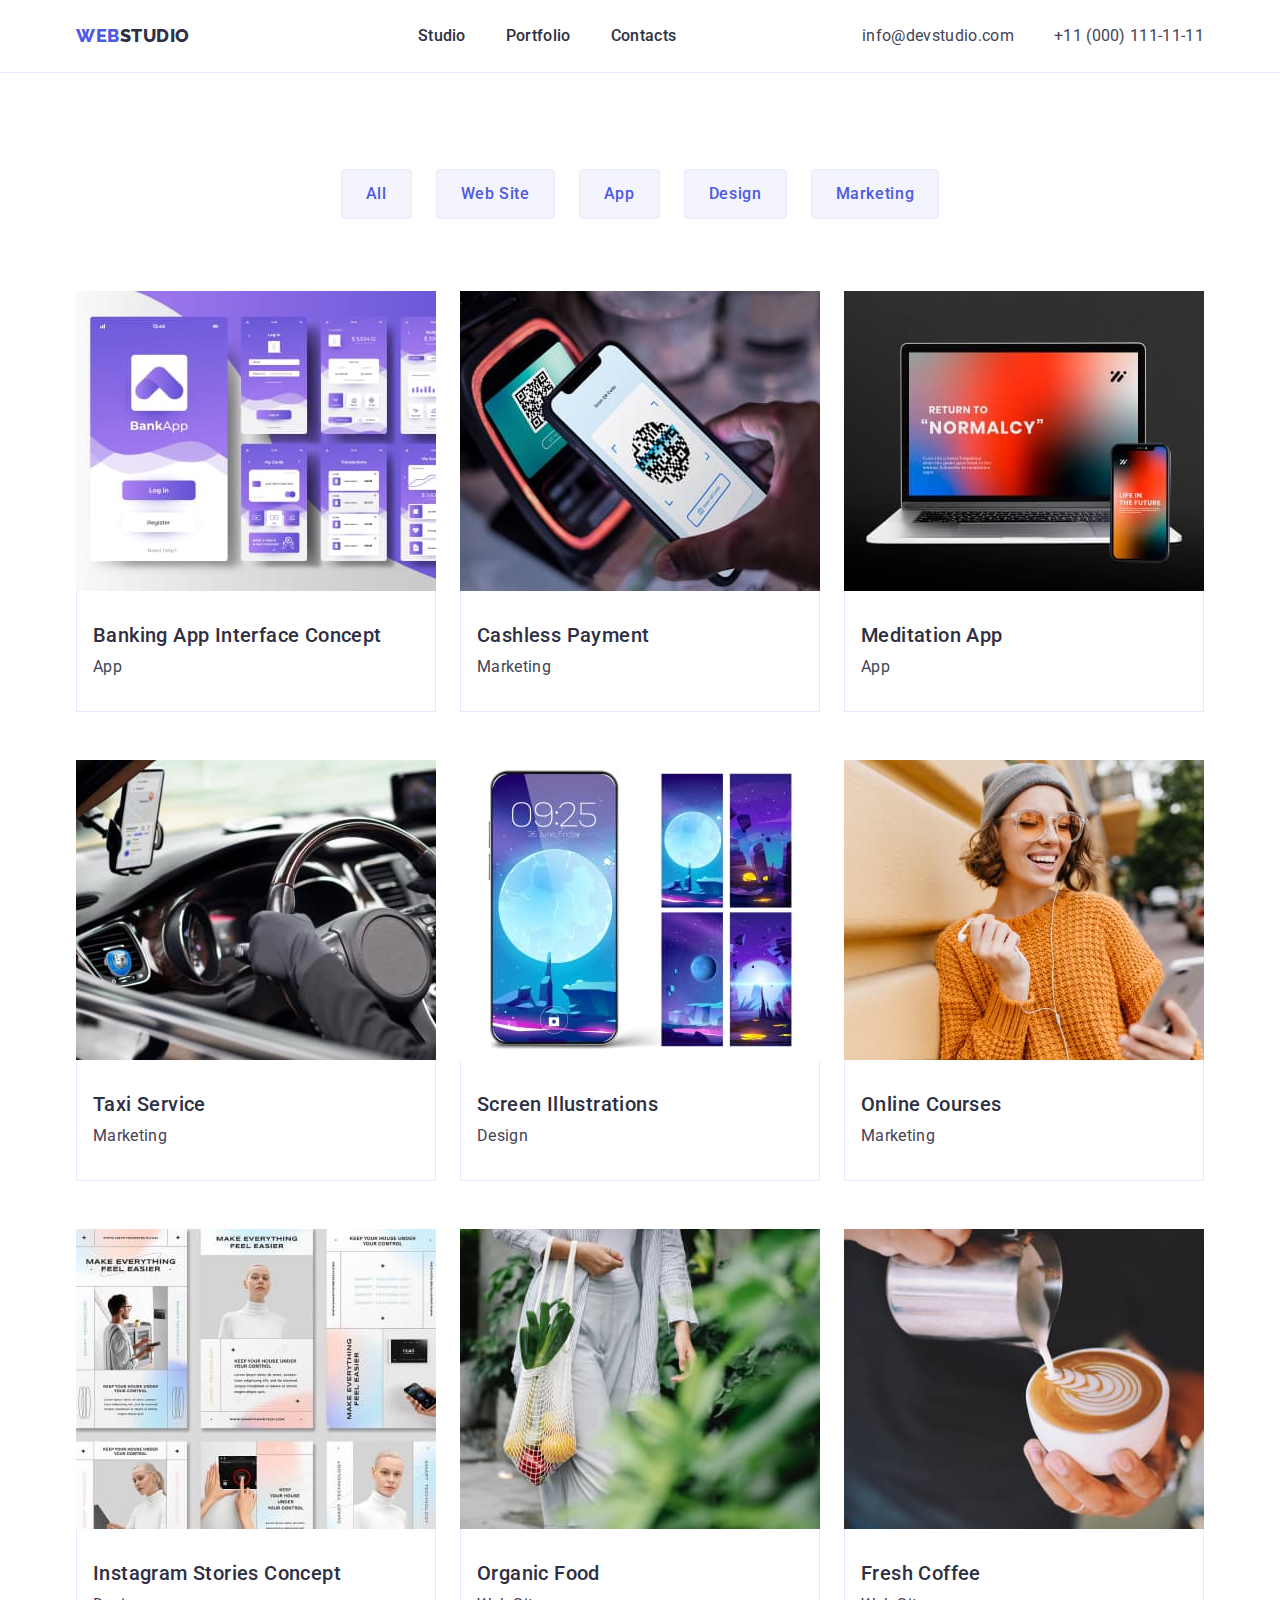
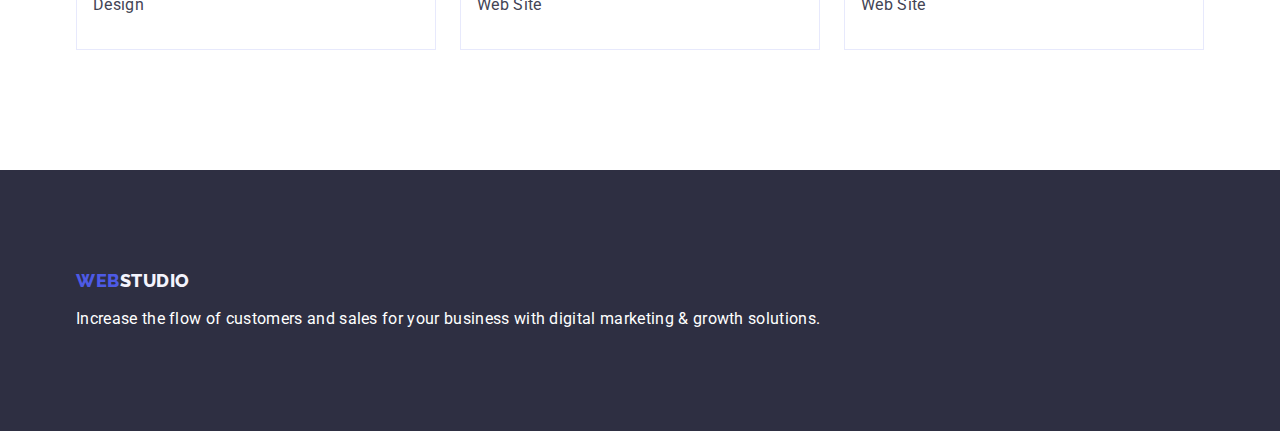
==== portfolio.html @ fee7db14 "Initial commit" ====
<!DOCTYPE html>
<html lang="en">
  <head>
    <meta charset="UTF-8" />
    <meta http-equiv="X-UA-Compatible" content="IE=edge" />
    <meta name="viewport" content="width=device-width, initial-scale=1.0" />
    <title>Web Studio</title>
    <link rel="preconnect" href="https://fonts.googleapis.com" />
    <link rel="preconnect" href="https://fonts.gstatic.com" crossorigin />
    <link
      href="https://fonts.googleapis.com/css2?family=Raleway:wght@800&family=Roboto:wght@400;500;700&display=swap"
      rel="stylesheet"
    />
    <link
      rel="stylesheet"
      href="https://cdnjs.cloudflare.com/ajax/libs/modern-normalize/1.1.0/modern-normalize.min.css"
    />
    <link rel="stylesheet" href="./css/style.css" />
  </head>
  <body>
    <header class="page-header">
      <div class="container page-header-container">
        <!-- Logo -->
        <nav class="site-nav">
          <a href="./index.html" class="logo link"
            >Web<span class="span-logo link">Studio</span></a
          >

          <!-- Navigations -->
          <ul class="menu-list list">
            <li>
              <a href="./index.html" class="site-nav-list link">Studio</a>
            </li>
            <li>
              <a href="./portfolio.html" class="site-nav-list link"
                >Portfolio</a
              >
            </li>
            <li><a href="" class="site-nav-list link">Contacts</a></li>
          </ul>
        </nav>

        <!-- Contacts -->
        <address class="contacts-adress">
          <ul class="list page-header-container">
            <li>
              <a href="mailto:info@devstudio.com" class="contacts-list link"
                >info@devstudio.com</a
              >
            </li>
            <li>
              <a href="tel:+110001111111" class="contacts-list link"
                >+11 (000) 111-11-11</a
              >
            </li>
          </ul>
        </address>
      </div>
    </header>

    <!-- Main -->
    <main>
      <section class="portfolio-section">
        <div class="container">
          <h1 hidden>Portfolio</h1>
          <ul class="list btn-scnd">
            <li>
              <button type="button" class="button-secondary">All</button>
            </li>
            <li>
              <button type="button" class="button-secondary">Web Site</button>
            </li>
            <li>
              <button type="button" class="button-secondary">App</button>
            </li>
            <li>
              <button type="button" class="button-secondary">Design</button>
            </li>
            <li>
              <button type="button" class="button-secondary">Marketing</button>
            </li>
          </ul>

          <ul class="list portfolio-list">
            <li class="portfolio-list-item">
              <a href="" class="link">
                <img
                  class="list-img"
                  src="./images/portfolio/app.jpg"
                  alt="app"
                  width="360"
                  height="300"
                />
                <div class="employees-list-text-content">
                  <h2 class="title list-name">Banking App Interface Concept</h2>
                  <p class="text">App</p>
                </div>
              </a>
            </li>
            <li class="portfolio-list-item">
              <a href="" class="link">
                <img
                  class="list-img"
                  src="./images/portfolio/payment.jpg"
                  alt="payment"
                  width="360"
                  height="300"
                />
                <div class="employees-list-text-content">
                  <h2 class="title list-name">Cashless Payment</h2>
                  <p class="text">Marketing</p>
                </div>
              </a>
            </li>
            <li class="portfolio-list-item">
              <a href="" class="link">
                <img
                  class="list-img"
                  src="./images/portfolio/laptop.jpg"
                  alt="laptop"
                  width="360"
                  height="300"
                />
                <div class="employees-list-text-content">
                  <h2 class="title list-name">Meditation App</h2>
                  <p class="text">App</p>
                </div>
              </a>
            </li>
            <li class="portfolio-list-item">
              <a href="" class="link">
                <img
                  class="list-img"
                  src="./images/portfolio/car.jpg"
                  alt="car"
                  width="360"
                  height="300"
                />
                <div class="employees-list-text-content">
                  <h2 class="title list-name">Taxi Service</h2>
                  <p class="text">Marketing</p>
                </div>
              </a>
            </li>
            <li class="portfolio-list-item">
              <a href="" class="link">
                <img
                  class="list-img"
                  src="./images/portfolio/display.jpg"
                  alt="display"
                  width="360"
                  height="300"
                />
                <div class="employees-list-text-content">
                  <h2 class="title list-name">Screen Illustrations</h2>
                  <p class="text">Design</p>
                </div>
              </a>
            </li>
            <li class="portfolio-list-item">
              <a href="" class="link">
                <img
                  class="list-img"
                  src="./images/portfolio/girl.jpg"
                  alt="girl"
                  width="360"
                  height="300"
                />
                <div class="employees-list-text-content">
                  <h2 class="title list-name">Online Courses</h2>
                  <p class="text">Marketing</p>
                </div>
              </a>
            </li>
            <li class="portfolio-list-item">
              <a href="" class="link">
                <img
                  class="list-img"
                  src="./images/portfolio/stories.jpg"
                  alt="stories"
                  width="360"
                  height="300"
                />
                <div class="employees-list-text-content">
                  <h2 class="title list-name">Instagram Stories Concept</h2>
                  <p class="text">Design</p>
                </div>
              </a>
            </li>
            <li class="portfolio-list-item">
              <a href="" class="link">
                <img
                  class="list-img"
                  src="./images/portfolio/food.jpg"
                  alt="food"
                  width="360"
                  height="300"
                />
                <div class="employees-list-text-content">
                  <h2 class="title list-name">Organic Food</h2>
                  <p class="text">Web Site</p>
                </div>
              </a>
            </li>
            <li class="portfolio-list-item">
              <a href="" class="link">
                <img
                  class="list-img"
                  src="./images/portfolio/coffee.jpg"
                  alt="coffee"
                  width="360"
                  height="300"
                />
                <div class="employees-list-text-content">
                  <h2 class="title list-name">Fresh Coffee</h2>
                  <p class="text">Web Site</p>
                </div>
              </a>
            </li>
          </ul>
        </div>
      </section>
    </main>
    <footer class="footer">
      <div class="container">
        <a href="./index.html" class="logo link footer-link"
          >Web<span class="span-logo-footer">Studio</span></a
        >
        <p class="text-footer">
          Increase the flow of customers and sales for your business with
          digital marketing & growth solutions.
        </p>
      </div>
    </footer>
  </body>
</html>
---- css/style.css ----
:root {
  --main-font-family: "Roboto", sans-serif;
  --secondary-font-family: "Raleway", sans-serif;
  --primary-text-color: #2e2f42;
  --title-text-color: #434455;
  --primary-bg-color: #ffffff;
  --secondary-bg-color: #f4f4fd;
  --accent-color: #4d5ae5;
  --btn-hover-color: #404bbf;
  --border-color: #e7e9fc;
}

.list {
  list-style: none;
}

.link,
.contacts-link,
.logo .span-logo {
  text-decoration: none;
}

h1,
h2,
h3,
h4,
p {
  margin-top: 0;
  margin-bottom: 0;
}

ul,
ol {
  margin-top: 0;
  margin-bottom: 0;
  padding-left: 0;
}

.button,
.button-secondary {
  cursor: pointer;
}

img {
  display: block;
}

body {
  font-family: var(--main-font-family);
  color: var(--title-text-color);
  background-color: var(--primary-bg-color);
}

.container {
  width: 1158px;
  margin-left: auto;
  margin-right: auto;
  padding-left: 15px;
  padding-right: 15px;
}

.section {
  padding-top: 120px;
  padding-bottom: 120px;
}

.list-name {
  margin-bottom: 8px;
}

/* Components */
.modal-open-btn {
  font-family: inherit;
  cursor: pointer;
}

.modal-open-btn {
  display: block;
  min-width: 169px;
  height: 56px;
  border: none;
  box-shadow: 0px 4px 4px rgba(0, 0, 0, 0.15);
  border-radius: 4px;
  font-family: var(--main-font-family);
  font-weight: 500;
  font-size: 16px;
  line-height: 1.5;
  letter-spacing: 0.04em;
  margin-top: 48px;
  margin-left: auto;
  margin-right: auto;
  color: var(--primary-bg-color);
  background-color: var(--accent-color);
}

.modal-open-btn:hover,
.modal-open-btn:focus {
  background-color: var(--btn-hover-color);
}

.logo {
  margin-right: 76px;
  font-family: var(--secondary-font-family);
  font-weight: 800;
  font-size: 18px;
  line-height: 1.17;
  letter-spacing: 0.03em;
  text-transform: uppercase;
  color: var(--accent-color);
}

.span-logo {
  margin-right: 76px;
  font-family: var(--secondary-font-family);
  font-weight: 800;
  font-size: 18px;
  line-height: 1.17;
  letter-spacing: 0.03em;
  color: var(--primary-text-color);
}
.site-nav {
  display: flex;
  align-items: center;
  column-gap: 76px;
}

.menu-list {
  display: flex;
  gap: 40px;
}
.site-nav-list {
  padding: 24px 0px;
  font-family: var(--main-font-family);
  font-style: normal;
  font-weight: 500;
  font-size: 16px;
  line-height: 1.5;
  letter-spacing: 0.02em;
  color: var(--primary-text-color);
}

.site-nav-list:hover,
.site-nav-list:focus {
  color: var(--btn-hover-color);
}

/* Header/contacts */
.page-header {
  display: flex;
  align-items: center;
  padding-top: 24px;
  padding-bottom: 24px;
  border-bottom: 1px solid var(--border-color);
}

.page-header-container {
  display: flex;
  align-items: center;
  gap: 40px;
}

.contacts-list {
  font-family: var(--main-font-family);
  font-style: normal;
  font-size: 16px;
  line-height: 1.5;
  letter-spacing: 0.02em;
  color: var(--title-text-color);
}

.contacts-adress {
  font-style: normal;
  margin-left: auto;
}

.contacts-list:hover,
.contacts-list:focus {
  color: var(--btn-hover-color);
}

/* Hero section(1) */
.hero {
  padding: 188px 0px;
  background-color: var(--primary-text-color);
}

.hero-title {
  font-family: var(--main-font-family);
  font-size: 56px;
  line-height: 1.07;
  text-align: center;
  margin: auto;
  letter-spacing: 0.02em;
  color: var(--primary-bg-color);
  max-width: 496px;
}

/* About us section(2) */
.section-about {
  display: flex;
  gap: 24px;
}

.section-about-item {
  flex-basis: calc((100% - 72px) / 4);
}

.title {
  font-family: var(--main-font-family);
  font-weight: 500;
  font-size: 20px;
  line-height: 1.2;
  letter-spacing: 0.02em;
  color: var(--primary-text-color);
}

.text {
  font-family: var(--main-font-family);
  font-size: 16px;
  line-height: 1.5;
  letter-spacing: 0.02em;
  color: var(--title-text-color);
}

/* What are we doing section/Work(3) */
.work-list {
  display: flex;
  gap: 24px;
}

.work-list-item {
  flex-basis: calc((100% - 48px) / 3);
}
.section-title {
  margin-bottom: 72px;
  font-family: var(--main-font-family);
  font-size: 36px;
  line-height: 1.11;
  text-align: center;
  letter-spacing: 0.02em;
  text-transform: capitalize;
  color: var(--primary-text-color);
}

/* Our team section(4) */

.employees-list {
  display: flex;
  gap: 24px;
}

.employees-title {
  font-family: var(--main-font-family);
  font-weight: 500;
  font-size: 20px;
  line-height: 1.2;
  text-align: center;
  letter-spacing: 0.02em;
  color: var(--primary-text-color);
}

.employees-text {
  font-family: var(--main-font-family);
  font-size: 16px;
  line-height: 1.5;
  text-align: center;
  letter-spacing: 0.02em;
  color: var(--title-text-color);
}
.employees-list-content {
  padding: 32px 16px;
}

.section-employees {
  background-color: var(--secondary-bg-color);
}

.our-team {
  flex-basis: calc((100% - 72px) / 4);
  box-shadow: 0px 1px 6px rgba(46, 47, 66, 0.08),
    0px 1px 1px rgba(46, 47, 66, 0.16), 0px 2px 1px rgba(46, 47, 66, 0.08);
  border-radius: 0px 0px 4px 4px;
  background-color: var(--primary-bg-color);
}

/* Footer */
.footer {
  padding: 100px 0px;
  background-color: var(--primary-text-color);
}

.footer-link {
  display: inline-block;
  margin-bottom: 16px;
}
.span-logo-footer {
  color: var(--secondary-bg-color);
}

.text-footer {
  font-family: var(--main-font-family);
  font-size: 16px;
  line-height: 1.5;
  letter-spacing: 0.02em;
  color: var(--primary-bg-color);
}

/* Portfolio */
.portfolio-section {
  padding: 96px 0 120px;
}
.portfolio-list {
  display: flex;
  column-gap: 24px;
  row-gap: 48px;
  flex-wrap: wrap;
}

.employees-list-text-content {
  padding: 32px 16px;
  border: 1px solid var(--border-color);
  border-top: none;
}
.portfolio-list-item {
  flex-basis: calc((100% - 192px) / 9);
}

.button-secondary {
  font-family: var(--main-font-family);
  font-weight: 500;
  font-size: 16px;
  line-height: 1.5;
  letter-spacing: 0.04em;
  color: var(--accent-color);
}

.btn-scnd {
  display: flex;
  gap: 24px;
  justify-content: center;
  align-items: center;
  margin-bottom: 72px;
}

.button-secondary {
  padding: 12px 24px;
  border: 1px solid var(--border-color);
  border-radius: 4px;
  background-color: var(--secondary-bg-color);
}

.button-secondary:hover,
.button-secondary:focus {
  color: var(--primary-bg-color);
}

.button-secondary:hover,
.button-secondary:focus {
  background-color: var(--btn-hover-color);
}

.button-secondary:hover,
.button-secondary:focus {
  border: 1px solid transparent;
}
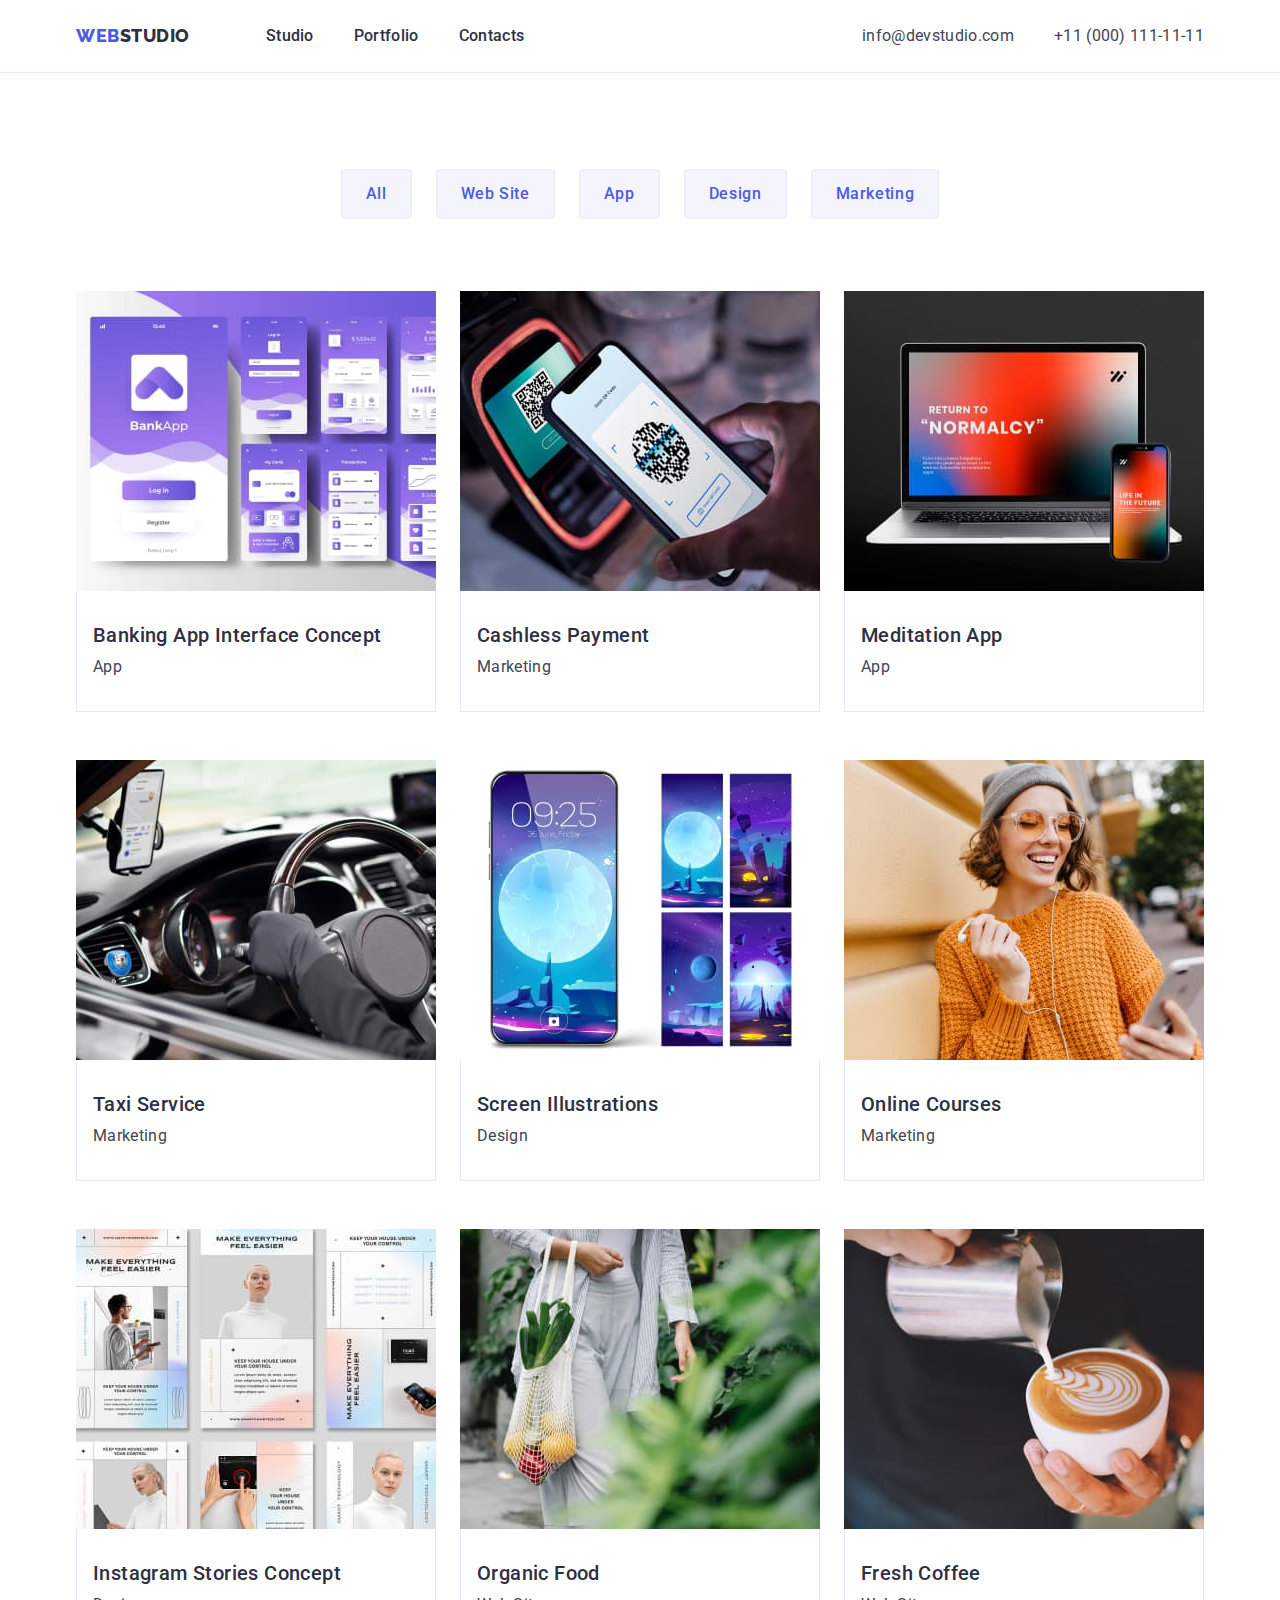
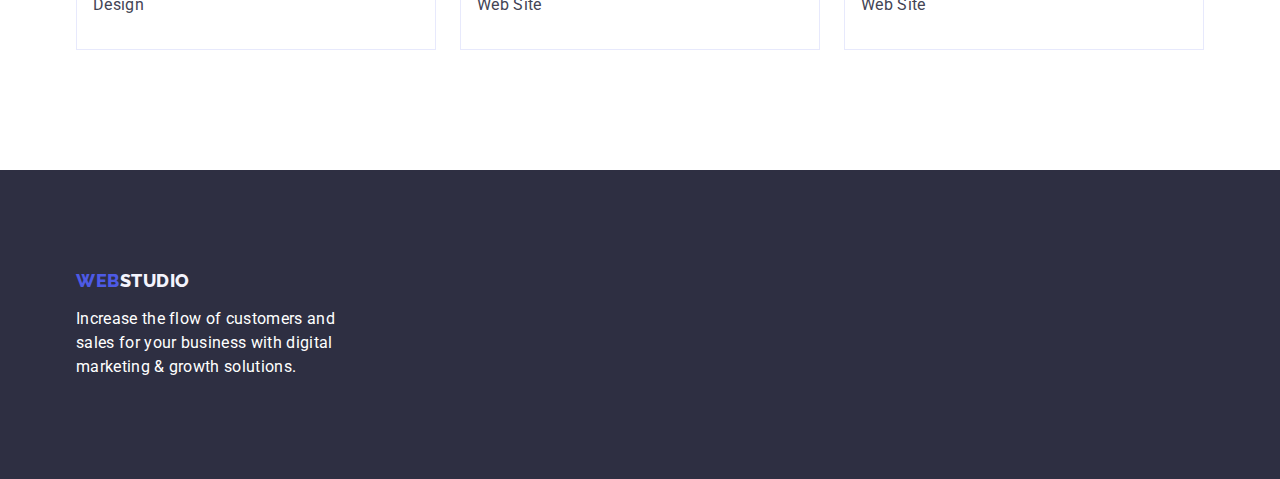
==== commit fcd83a4b: "change" ====
--- a/portfolio.html
+++ b/portfolio.html
@@ -92,7 +92,7 @@
                   height="300"
                 />
                 <div class="employees-list-text-content">
-                  <h2 class="title list-name">Banking App Interface Concept</h2>
+                  <h2 class="portfolio-title">Banking App Interface Concept</h2>
                   <p class="text">App</p>
                 </div>
               </a>
@@ -107,7 +107,7 @@
                   height="300"
                 />
                 <div class="employees-list-text-content">
-                  <h2 class="title list-name">Cashless Payment</h2>
+                  <h2 class="portfolio-title">Cashless Payment</h2>
                   <p class="text">Marketing</p>
                 </div>
               </a>
@@ -122,7 +122,7 @@
                   height="300"
                 />
                 <div class="employees-list-text-content">
-                  <h2 class="title list-name">Meditation App</h2>
+                  <h2 class="portfolio-title">Meditation App</h2>
                   <p class="text">App</p>
                 </div>
               </a>
@@ -137,7 +137,7 @@
                   height="300"
                 />
                 <div class="employees-list-text-content">
-                  <h2 class="title list-name">Taxi Service</h2>
+                  <h2 class="portfolio-title">Taxi Service</h2>
                   <p class="text">Marketing</p>
                 </div>
               </a>
@@ -152,7 +152,7 @@
                   height="300"
                 />
                 <div class="employees-list-text-content">
-                  <h2 class="title list-name">Screen Illustrations</h2>
+                  <h2 class="portfolio-title">Screen Illustrations</h2>
                   <p class="text">Design</p>
                 </div>
               </a>
@@ -167,7 +167,7 @@
                   height="300"
                 />
                 <div class="employees-list-text-content">
-                  <h2 class="title list-name">Online Courses</h2>
+                  <h2 class="portfolio-title">Online Courses</h2>
                   <p class="text">Marketing</p>
                 </div>
               </a>
@@ -182,7 +182,7 @@
                   height="300"
                 />
                 <div class="employees-list-text-content">
-                  <h2 class="title list-name">Instagram Stories Concept</h2>
+                  <h2 class="portfolio-title">Instagram Stories Concept</h2>
                   <p class="text">Design</p>
                 </div>
               </a>
@@ -197,7 +197,7 @@
                   height="300"
                 />
                 <div class="employees-list-text-content">
-                  <h2 class="title list-name">Organic Food</h2>
+                  <h2 class="portfolio-title">Organic Food</h2>
                   <p class="text">Web Site</p>
                 </div>
               </a>
@@ -212,7 +212,7 @@
                   height="300"
                 />
                 <div class="employees-list-text-content">
-                  <h2 class="title list-name">Fresh Coffee</h2>
+                  <h2 class="portfolio-title">Fresh Coffee</h2>
                   <p class="text">Web Site</p>
                 </div>
               </a>
--- a/css/style.css
+++ b/css/style.css
@@ -59,15 +59,6 @@
   padding-right: 15px;
 }
 
-.section {
-  padding-top: 120px;
-  padding-bottom: 120px;
-}
-
-.list-name {
-  margin-bottom: 8px;
-}
-
 /* Components */
 .modal-open-btn {
   font-family: inherit;
@@ -76,8 +67,6 @@
 
 .modal-open-btn {
   display: block;
-  min-width: 169px;
-  height: 56px;
   border: none;
   box-shadow: 0px 4px 4px rgba(0, 0, 0, 0.15);
   border-radius: 4px;
@@ -89,6 +78,7 @@
   margin-top: 48px;
   margin-left: auto;
   margin-right: auto;
+  padding: 16px 32px;
   color: var(--primary-bg-color);
   background-color: var(--accent-color);
 }
@@ -99,7 +89,6 @@
 }
 
 .logo {
-  margin-right: 76px;
   font-family: var(--secondary-font-family);
   font-weight: 800;
   font-size: 18px;
@@ -110,7 +99,6 @@
 }
 
 .span-logo {
-  margin-right: 76px;
   font-family: var(--secondary-font-family);
   font-weight: 800;
   font-size: 18px;
@@ -197,6 +185,10 @@
 
 /* About us section(2) */
 .section-about {
+  padding-top: 120px;
+  padding-bottom: 120px;
+}
+.about-list {
   display: flex;
   gap: 24px;
 }
@@ -205,12 +197,13 @@
   flex-basis: calc((100% - 72px) / 4);
 }
 
-.title {
+.about-title {
   font-family: var(--main-font-family);
   font-weight: 500;
   font-size: 20px;
   line-height: 1.2;
   letter-spacing: 0.02em;
+  margin-bottom: 8px;
   color: var(--primary-text-color);
 }
 
@@ -223,6 +216,10 @@
 }
 
 /* What are we doing section/Work(3) */
+.section-doing {
+  padding-top: 0px;
+  padding-bottom: 120px;
+}
 .work-list {
   display: flex;
   gap: 24px;
@@ -256,6 +253,7 @@
   line-height: 1.2;
   text-align: center;
   letter-spacing: 0.02em;
+  margin-bottom: 8px;
   color: var(--primary-text-color);
 }
 
@@ -272,6 +270,8 @@
 }
 
 .section-employees {
+  padding-top: 120px;
+  padding-bottom: 120px;
   background-color: var(--secondary-bg-color);
 }
 
@@ -303,9 +303,20 @@
   line-height: 1.5;
   letter-spacing: 0.02em;
   color: var(--primary-bg-color);
+  width: 264px;
 }
 
 /* Portfolio */
+.portfolio-title {
+  font-family: var(--main-font-family);
+  font-weight: 500;
+  font-size: 20px;
+  line-height: 1.2;
+  letter-spacing: 0.02em;
+  margin-bottom: 8px;
+  color: var(--primary-text-color);
+}
+
 .portfolio-section {
   padding: 96px 0 120px;
 }
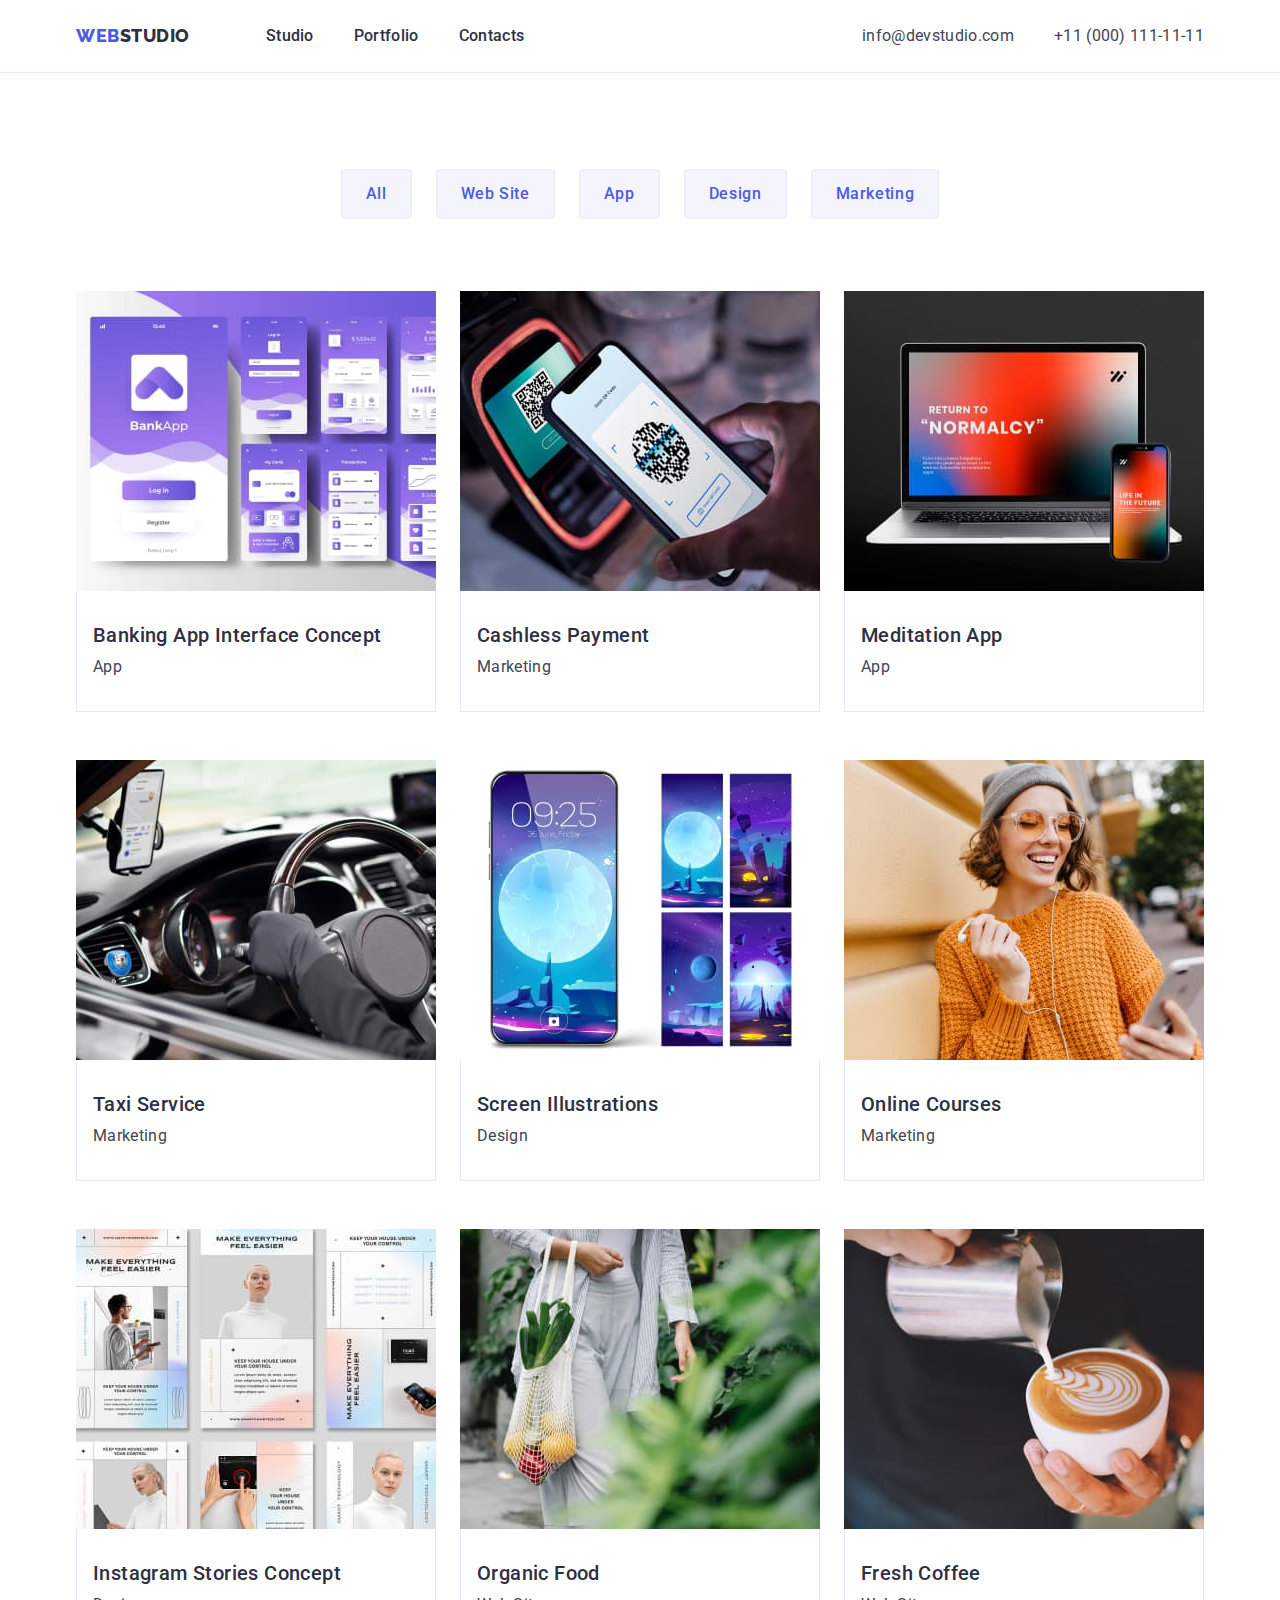
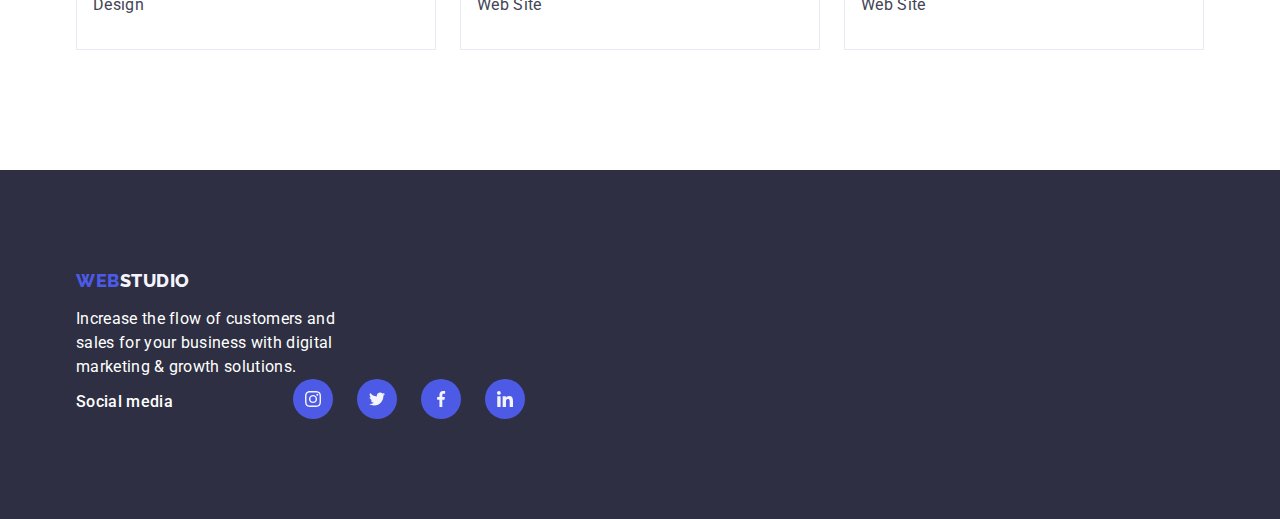
==== commit 77bb6e8c: "html" ====
--- a/portfolio.html
+++ b/portfolio.html
@@ -230,6 +230,67 @@
           Increase the flow of customers and sales for your business with
           digital marketing & growth solutions.
         </p>
+        <div class="social">
+          <p class="footer-social-list">Social media</p>
+          <ul class="social-list list">
+            <li class="social-list-footer">
+              <a href="" class="social-link-footer">
+                <svg
+                  class="social-list-icon"
+                  aria-label="icon instagram"
+                  width="16"
+                  height="16"
+                >
+                  <use
+                    href="./images/icons.svg/symbol-defs.svg#icon-instagram"
+                  ></use>
+                </svg>
+              </a>
+            </li>
+            <li class="social-list-item">
+              <a href="" class="social-link-footer">
+                <svg
+                  class="social-list-icon"
+                  aria-label="icon twitter"
+                  width="16"
+                  height="16"
+                >
+                  <use
+                    href="./images/icons.svg/symbol-defs.svg#icon-twitter"
+                  ></use>
+                </svg>
+              </a>
+            </li>
+            <li class="social-list-item">
+              <a href="" class="social-link-footer">
+                <svg
+                  class="social-list-icon"
+                  aria-label="icon facebook"
+                  width="16"
+                  height="16"
+                >
+                  <use
+                    href="./images/icons.svg/symbol-defs.svg#icon-facebook"
+                  ></use>
+                </svg>
+              </a>
+            </li>
+            <li class="social-list-item">
+              <a href="" class="social-link-footer">
+                <svg
+                  class="social-list-icon"
+                  aria-label="icon linkedin"
+                  width="16"
+                  height="16"
+                >
+                  <use
+                    href="./images/icons.svg/symbol-defs.svg#icon-linkedin"
+                  ></use>
+                </svg>
+              </a>
+            </li>
+          </ul>
+        </div>
       </div>
     </footer>
   </body>
--- a/css/style.css
+++ b/css/style.css
@@ -170,8 +170,13 @@
 .hero {
   padding: 188px 0px;
   background-color: var(--primary-text-color);
-}
-
+  background-image: linear-gradient(
+      rgba(46, 47, 66, 0.7),
+      rgba(46, 47, 66, 0.7)
+    ),
+    url(../images/job/office.jpg);
+  background-size: cover;
+}
 .hero-title {
   font-family: var(--main-font-family);
   font-size: 56px;
@@ -193,6 +198,16 @@
   gap: 24px;
 }
 
+.icon-about {
+  display: flex;
+  width: 264px;
+  height: 112px;
+  margin-bottom: 8px;
+  padding: 24px 100px;
+  background-color: var(--secondary-bg-color);
+  border-radius: 4px;
+}
+
 .section-about-item {
   flex-basis: calc((100% - 72px) / 4);
 }
@@ -263,6 +278,7 @@
   line-height: 1.5;
   text-align: center;
   letter-spacing: 0.02em;
+  margin-bottom: 8px;
   color: var(--title-text-color);
 }
 .employees-list-content {
@@ -283,6 +299,63 @@
   background-color: var(--primary-bg-color);
 }
 
+.social-list {
+  display: flex;
+  justify-content: center;
+  column-gap: 24px;
+}
+
+.social-list-link {
+  display: flex;
+  justify-content: center;
+  align-items: center;
+  width: 40px;
+  height: 40px;
+  border-radius: 50%;
+  background-color: var(--accent-color);
+}
+
+.social-list-link:hover,
+.social-list-link:focus {
+  background-color: var(--btn-hover-color);
+}
+
+/* Customers section(5) */
+.section-customers {
+  padding-top: 120px;
+  padding-bottom: 120px;
+}
+.customers-list {
+  display: flex;
+  justify-content: center;
+  column-gap: 24px;
+}
+
+.customers-list-logo:hover,
+.customers-list-logo:focus {
+  fill: var(--btn-hover-color);
+}
+
+.customers-list-link:hover,
+.customers-list-link:focus {
+  background-color: var(--btn-hover-color);
+  border: 1px solid var(--btn-hover-color);
+}
+.customers-list-item {
+  height: 88px;
+  flex-basis: calc((100% - 120px) / 6);
+}
+
+.customers-list-link {
+  display: flex;
+  justify-self: center;
+  align-items: center;
+  width: 100%;
+  height: 100%;
+  padding: 16px 32px;
+  border: 1px solid #8e8f99;
+  border-radius: 4px;
+}
 /* Footer */
 .footer {
   padding: 100px 0px;
@@ -306,6 +379,49 @@
   width: 264px;
 }
 
+.footer-social-list {
+  font-family: var(--main-font-family);
+  font-weight: 500;
+  font-size: 16px;
+  line-height: 1.5;
+  margin-left: ;
+  letter-spacing: 0.02em;
+  color: #ffffff;
+}
+
+.social {
+  display: flex;
+  align-items: baseline;
+  gap: 120px;
+}
+
+.social-list {
+  display: flex;
+  justify-content: center;
+  align-items: center;
+}
+
+.social-list-footer {
+  display: flex;
+  justify-content: center;
+  align-items: center;
+}
+
+.social-link-footer {
+  display: flex;
+  justify-content: center;
+  align-items: center;
+  width: 40px;
+  height: 40px;
+  border-radius: 50%;
+  background-color: var(--accent-color);
+}
+
+.social-link-footer:hover,
+.social-link-footer:focus {
+  background-color: #31d0aa;
+}
+
 /* Portfolio */
 .portfolio-title {
   font-family: var(--main-font-family);
@@ -336,6 +452,12 @@
   flex-basis: calc((100% - 192px) / 9);
 }
 
+.portfolio-list-item:hover,
+.portfolio-list-item:focus {
+  box-shadow: 0px 1px 6px rgba(46, 47, 66, 0.08),
+    0px 1px 1px rgba(46, 47, 66, 0.16), 0px 2px 1px rgba(46, 47, 66, 0.08);
+}
+
 .button-secondary {
   font-family: var(--main-font-family);
   font-weight: 500;
@@ -343,6 +465,7 @@
   line-height: 1.5;
   letter-spacing: 0.04em;
   color: var(--accent-color);
+  border-radius: 4px;
 }
 
 .btn-scnd {
@@ -368,6 +491,8 @@
 .button-secondary:hover,
 .button-secondary:focus {
   background-color: var(--btn-hover-color);
+  box-shadow: 0px 3px 1px rgba(0, 0, 0, 0.1), 0px 2px 1px rgba(0, 0, 0, 0.08),
+    0px 2px 2px rgba(0, 0, 0, 0.12);
 }
 
 .button-secondary:hover,
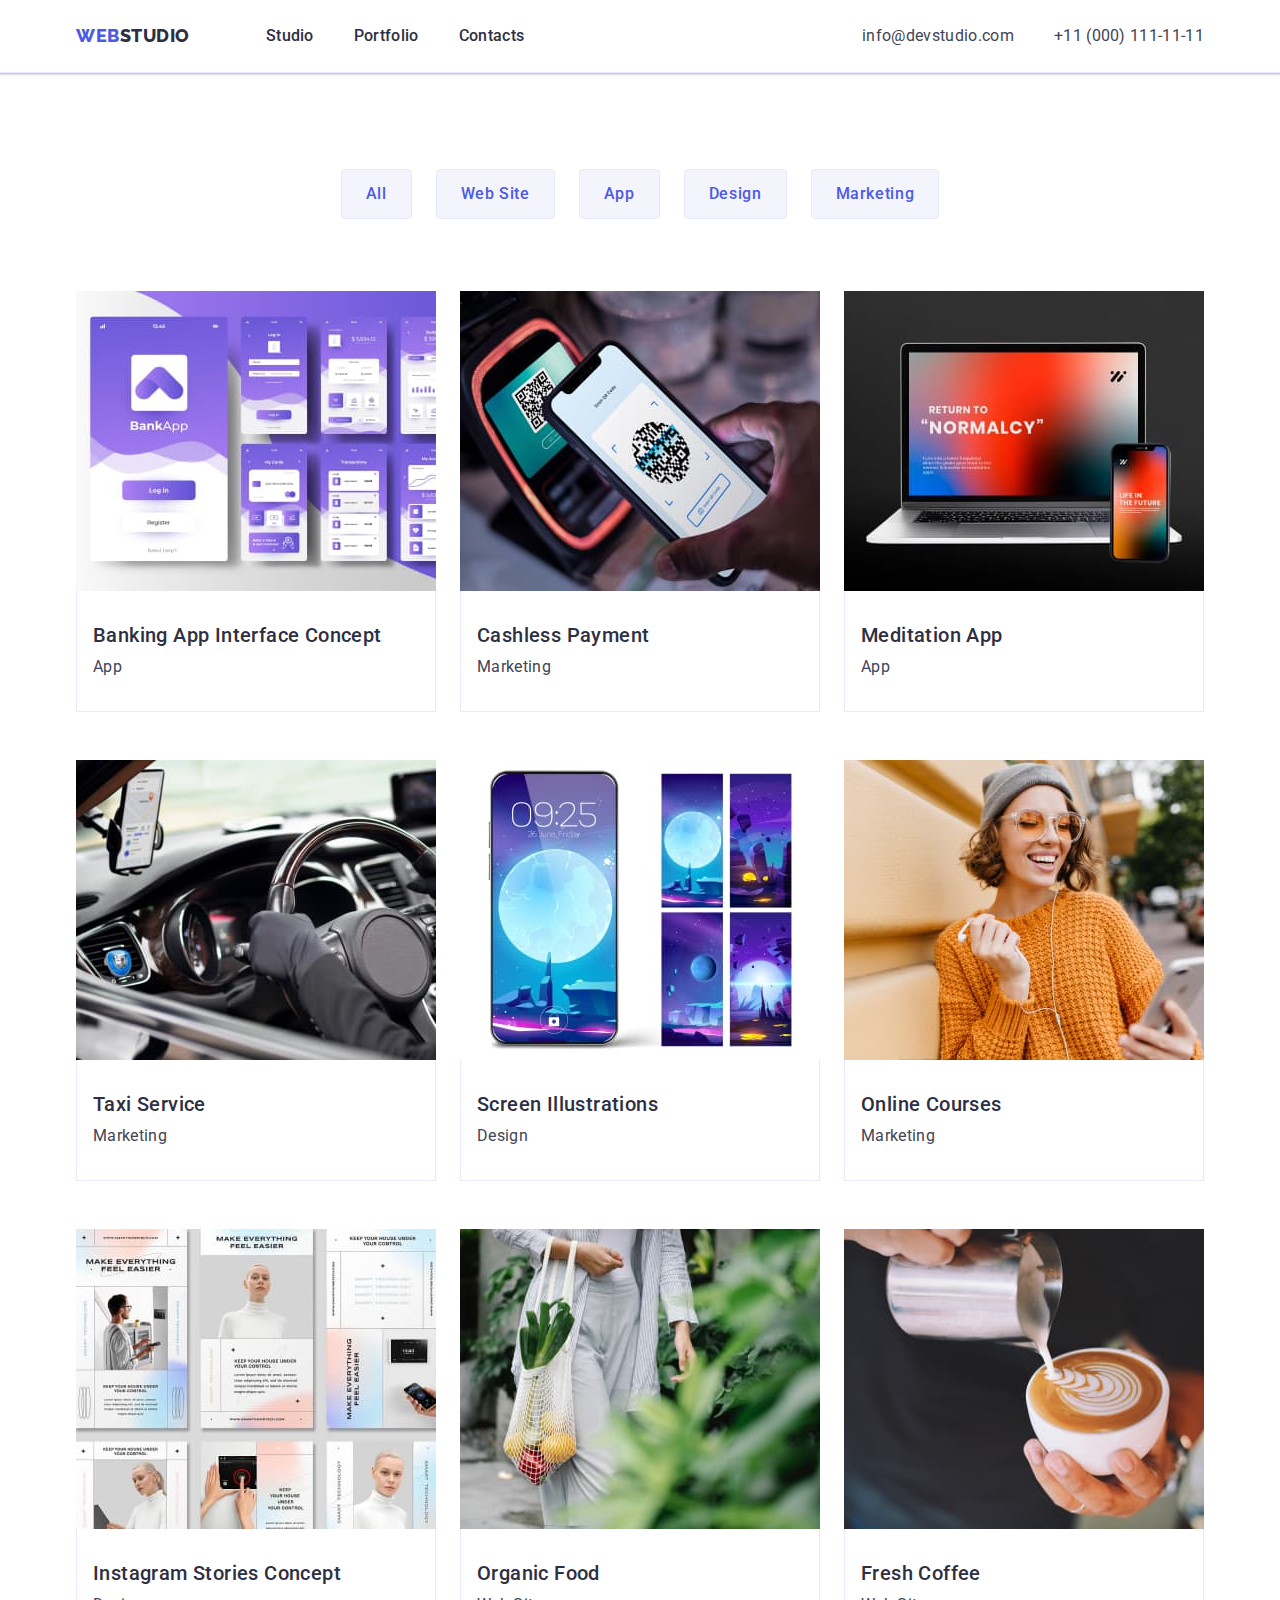
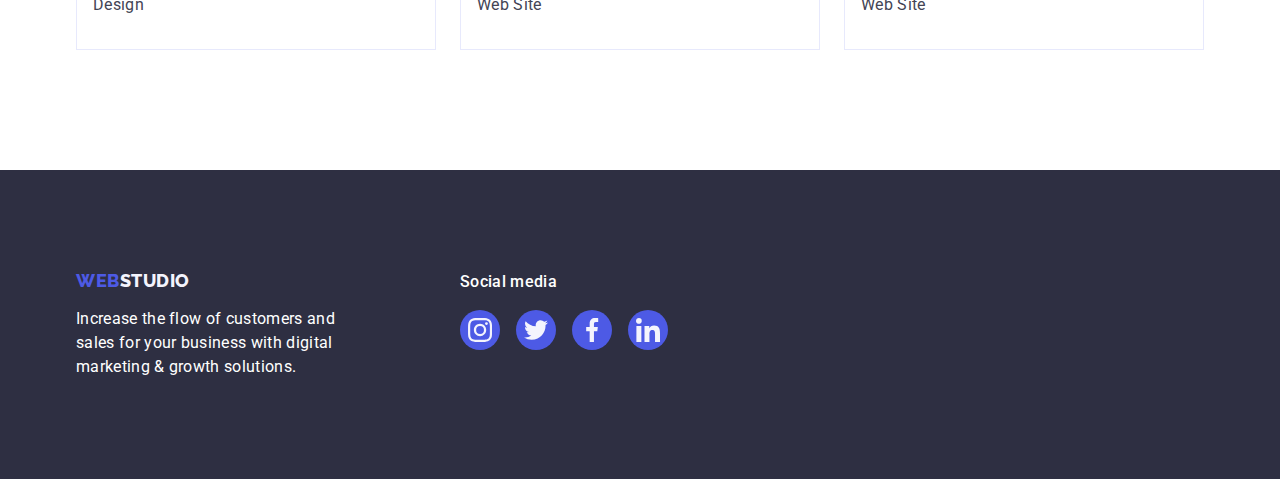
==== commit c806981f: "change" ====
--- a/portfolio.html
+++ b/portfolio.html
@@ -83,7 +83,7 @@
 
           <ul class="list portfolio-list">
             <li class="portfolio-list-item">
-              <a href="" class="link">
+              <a href="" class="portfolio-link link">
                 <img
                   class="list-img"
                   src="./images/portfolio/app.jpg"
@@ -98,7 +98,7 @@
               </a>
             </li>
             <li class="portfolio-list-item">
-              <a href="" class="link">
+              <a href="" class="portfolio-link link">
                 <img
                   class="list-img"
                   src="./images/portfolio/payment.jpg"
@@ -113,7 +113,7 @@
               </a>
             </li>
             <li class="portfolio-list-item">
-              <a href="" class="link">
+              <a href="" class="portfolio-link link">
                 <img
                   class="list-img"
                   src="./images/portfolio/laptop.jpg"
@@ -128,7 +128,7 @@
               </a>
             </li>
             <li class="portfolio-list-item">
-              <a href="" class="link">
+              <a href="" class="portfolio-link link">
                 <img
                   class="list-img"
                   src="./images/portfolio/car.jpg"
@@ -143,7 +143,7 @@
               </a>
             </li>
             <li class="portfolio-list-item">
-              <a href="" class="link">
+              <a href="" class="portfolio-link link">
                 <img
                   class="list-img"
                   src="./images/portfolio/display.jpg"
@@ -158,7 +158,7 @@
               </a>
             </li>
             <li class="portfolio-list-item">
-              <a href="" class="link">
+              <a href="" class="portfolio-link link">
                 <img
                   class="list-img"
                   src="./images/portfolio/girl.jpg"
@@ -173,7 +173,7 @@
               </a>
             </li>
             <li class="portfolio-list-item">
-              <a href="" class="link">
+              <a href="" class="portfolio-link link">
                 <img
                   class="list-img"
                   src="./images/portfolio/stories.jpg"
@@ -188,7 +188,7 @@
               </a>
             </li>
             <li class="portfolio-list-item">
-              <a href="" class="link">
+              <a href="" class="portfolio-link link">
                 <img
                   class="list-img"
                   src="./images/portfolio/food.jpg"
@@ -203,7 +203,7 @@
               </a>
             </li>
             <li class="portfolio-list-item">
-              <a href="" class="link">
+              <a href="" class="portfolio-link link">
                 <img
                   class="list-img"
                   src="./images/portfolio/coffee.jpg"
@@ -221,25 +221,29 @@
         </div>
       </section>
     </main>
+
+    <!-- footer -->
     <footer class="footer">
-      <div class="container">
-        <a href="./index.html" class="logo link footer-link"
-          >Web<span class="span-logo-footer">Studio</span></a
-        >
-        <p class="text-footer">
-          Increase the flow of customers and sales for your business with
-          digital marketing & growth solutions.
-        </p>
-        <div class="social">
+      <div class="social-container">
+        <div class="logo-footer">
+          <a href="./index.html" class="logo link footer-link"
+            >Web<span class="span-logo-footer">Studio</span></a
+          >
+          <p class="text-footer">
+            Increase the flow of customers and sales for your business with
+            digital marketing & growth solutions.
+          </p>
+        </div>
+        <div class="social-container-secondary">
           <p class="footer-social-list">Social media</p>
-          <ul class="social-list list">
-            <li class="social-list-footer">
+          <ul class="social-list-footer list">
+            <li class="social-list-item">
               <a href="" class="social-link-footer">
                 <svg
                   class="social-list-icon"
                   aria-label="icon instagram"
-                  width="16"
-                  height="16"
+                  width="24"
+                  height="24"
                 >
                   <use
                     href="./images/icons.svg/symbol-defs.svg#icon-instagram"
@@ -252,8 +256,8 @@
                 <svg
                   class="social-list-icon"
                   aria-label="icon twitter"
-                  width="16"
-                  height="16"
+                  width="24"
+                  height="24"
                 >
                   <use
                     href="./images/icons.svg/symbol-defs.svg#icon-twitter"
@@ -266,8 +270,8 @@
                 <svg
                   class="social-list-icon"
                   aria-label="icon facebook"
-                  width="16"
-                  height="16"
+                  width="24"
+                  height="24"
                 >
                   <use
                     href="./images/icons.svg/symbol-defs.svg#icon-facebook"
@@ -280,8 +284,8 @@
                 <svg
                   class="social-list-icon"
                   aria-label="icon linkedin"
-                  width="16"
-                  height="16"
+                  width="24"
+                  height="24"
                 >
                   <use
                     href="./images/icons.svg/symbol-defs.svg#icon-linkedin"
--- a/css/style.css
+++ b/css/style.css
@@ -8,6 +8,7 @@
   --accent-color: #4d5ae5;
   --btn-hover-color: #404bbf;
   --border-color: #e7e9fc;
+  --link-customers: #8e8f99;
 }
 
 .list {
@@ -139,6 +140,8 @@
   padding-top: 24px;
   padding-bottom: 24px;
   border-bottom: 1px solid var(--border-color);
+  box-shadow: 0px 2px 1px rgba(46, 47, 66, 0.08),
+    0px 1px 1px rgba(46, 47, 66, 0.16), 0px 1px 6px rgba(46, 47, 66, 0.08);
 }
 
 .page-header-container {
@@ -175,8 +178,13 @@
       rgba(46, 47, 66, 0.7)
     ),
     url(../images/job/office.jpg);
+  margin-left: auto;
+  margin-right: auto;
+  max-width: 1440px;
   background-size: cover;
-}
+  background-repeat: no-repeat;
+}
+
 .hero-title {
   font-family: var(--main-font-family);
   font-size: 56px;
@@ -198,36 +206,36 @@
   gap: 24px;
 }
 
-.icon-about {
-  display: flex;
-  width: 264px;
+.section-about-item {
+  flex-basis: calc((100% - 72px) / 4);
+}
+
+.about-title {
+  font-family: var(--main-font-family);
+  font-weight: 500;
+  font-size: 20px;
+  line-height: 1.2;
+  letter-spacing: 0.02em;
+  margin-bottom: 8px;
+  color: var(--primary-text-color);
+}
+
+.text {
+  font-family: var(--main-font-family);
+  font-size: 16px;
+  line-height: 1.5;
+  letter-spacing: 0.02em;
+  color: var(--title-text-color);
+}
+
+.container-about {
+  display: flex;
+  justify-content: center;
+  align-items: center;
   height: 112px;
   margin-bottom: 8px;
-  padding: 24px 100px;
   background-color: var(--secondary-bg-color);
   border-radius: 4px;
-}
-
-.section-about-item {
-  flex-basis: calc((100% - 72px) / 4);
-}
-
-.about-title {
-  font-family: var(--main-font-family);
-  font-weight: 500;
-  font-size: 20px;
-  line-height: 1.2;
-  letter-spacing: 0.02em;
-  margin-bottom: 8px;
-  color: var(--primary-text-color);
-}
-
-.text {
-  font-family: var(--main-font-family);
-  font-size: 16px;
-  line-height: 1.5;
-  letter-spacing: 0.02em;
-  color: var(--title-text-color);
 }
 
 /* What are we doing section/Work(3) */
@@ -247,7 +255,7 @@
   margin-bottom: 72px;
   font-family: var(--main-font-family);
   font-size: 36px;
-  line-height: 1.11;
+  line-height: 1.1;
   text-align: center;
   letter-spacing: 0.02em;
   text-transform: capitalize;
@@ -255,7 +263,6 @@
 }
 
 /* Our team section(4) */
-
 .employees-list {
   display: flex;
   gap: 24px;
@@ -282,7 +289,7 @@
   color: var(--title-text-color);
 }
 .employees-list-content {
-  padding: 32px 16px;
+  padding: 32px 0px;
 }
 
 .section-employees {
@@ -302,7 +309,7 @@
 .social-list {
   display: flex;
   justify-content: center;
-  column-gap: 24px;
+  gap: 24px;
 }
 
 .social-list-link {
@@ -320,6 +327,10 @@
   background-color: var(--btn-hover-color);
 }
 
+.social-list-icon {
+  fill: var(--secondary-bg-color);
+}
+
 /* Customers section(5) */
 .section-customers {
   padding-top: 120px;
@@ -328,34 +339,37 @@
 .customers-list {
   display: flex;
   justify-content: center;
-  column-gap: 24px;
-}
-
-.customers-list-logo:hover,
-.customers-list-logo:focus {
-  fill: var(--btn-hover-color);
-}
-
+  gap: 24px;
+}
+
+.customers-list-link {
+  display: flex;
+  justify-content: center;
+  align-items: center;
+  width: 100%;
+  height: 100%;
+  padding: 16px 32px;
+  border: 1px solid var(--link-customers);
+  border-radius: 4px;
+}
+
+.customers-list-logo {
+  fill: currentColor;
+}
 .customers-list-link:hover,
 .customers-list-link:focus {
-  background-color: var(--btn-hover-color);
   border: 1px solid var(--btn-hover-color);
+}
+
+.customers-list-link:hover .customers-list-logo,
+.customers-list-link:focus .customers-list-logo {
+  fill: var(--btn-hover-color);
 }
 .customers-list-item {
   height: 88px;
   flex-basis: calc((100% - 120px) / 6);
 }
 
-.customers-list-link {
-  display: flex;
-  justify-self: center;
-  align-items: center;
-  width: 100%;
-  height: 100%;
-  padding: 16px 32px;
-  border: 1px solid #8e8f99;
-  border-radius: 4px;
-}
 /* Footer */
 .footer {
   padding: 100px 0px;
@@ -384,35 +398,41 @@
   font-weight: 500;
   font-size: 16px;
   line-height: 1.5;
-  margin-left: ;
-  letter-spacing: 0.02em;
-  color: #ffffff;
-}
-
-.social {
+  letter-spacing: 0.02em;
+  margin-bottom: 16px;
+  color: var(--primary-bg-color);
+}
+
+.social-container {
+  width: 1158px;
+  margin-left: auto;
+  margin-right: auto;
+  padding-left: 15px;
+  padding-right: 15px;
   display: flex;
   align-items: baseline;
-  gap: 120px;
-}
-
-.social-list {
-  display: flex;
-  justify-content: center;
-  align-items: center;
+}
+
+.logo-footer {
+  margin-right: 120px;
 }
 
 .social-list-footer {
   display: flex;
-  justify-content: center;
-  align-items: center;
-}
-
-.social-link-footer {
-  display: flex;
-  justify-content: center;
-  align-items: center;
+  gap: 16px;
+}
+
+.social-list-item {
   width: 40px;
   height: 40px;
+}
+
+.social-link-footer {
+  display: flex;
+  justify-content: center;
+  align-items: center;
+  width: 100%;
+  height: 100%;
   border-radius: 50%;
   background-color: var(--accent-color);
 }
@@ -452,8 +472,12 @@
   flex-basis: calc((100% - 192px) / 9);
 }
 
-.portfolio-list-item:hover,
-.portfolio-list-item:focus {
+.portfolio-link {
+  display: block;
+}
+
+.portfolio-link:hover,
+.portfolio-link:focus {
   box-shadow: 0px 1px 6px rgba(46, 47, 66, 0.08),
     0px 1px 1px rgba(46, 47, 66, 0.16), 0px 2px 1px rgba(46, 47, 66, 0.08);
 }
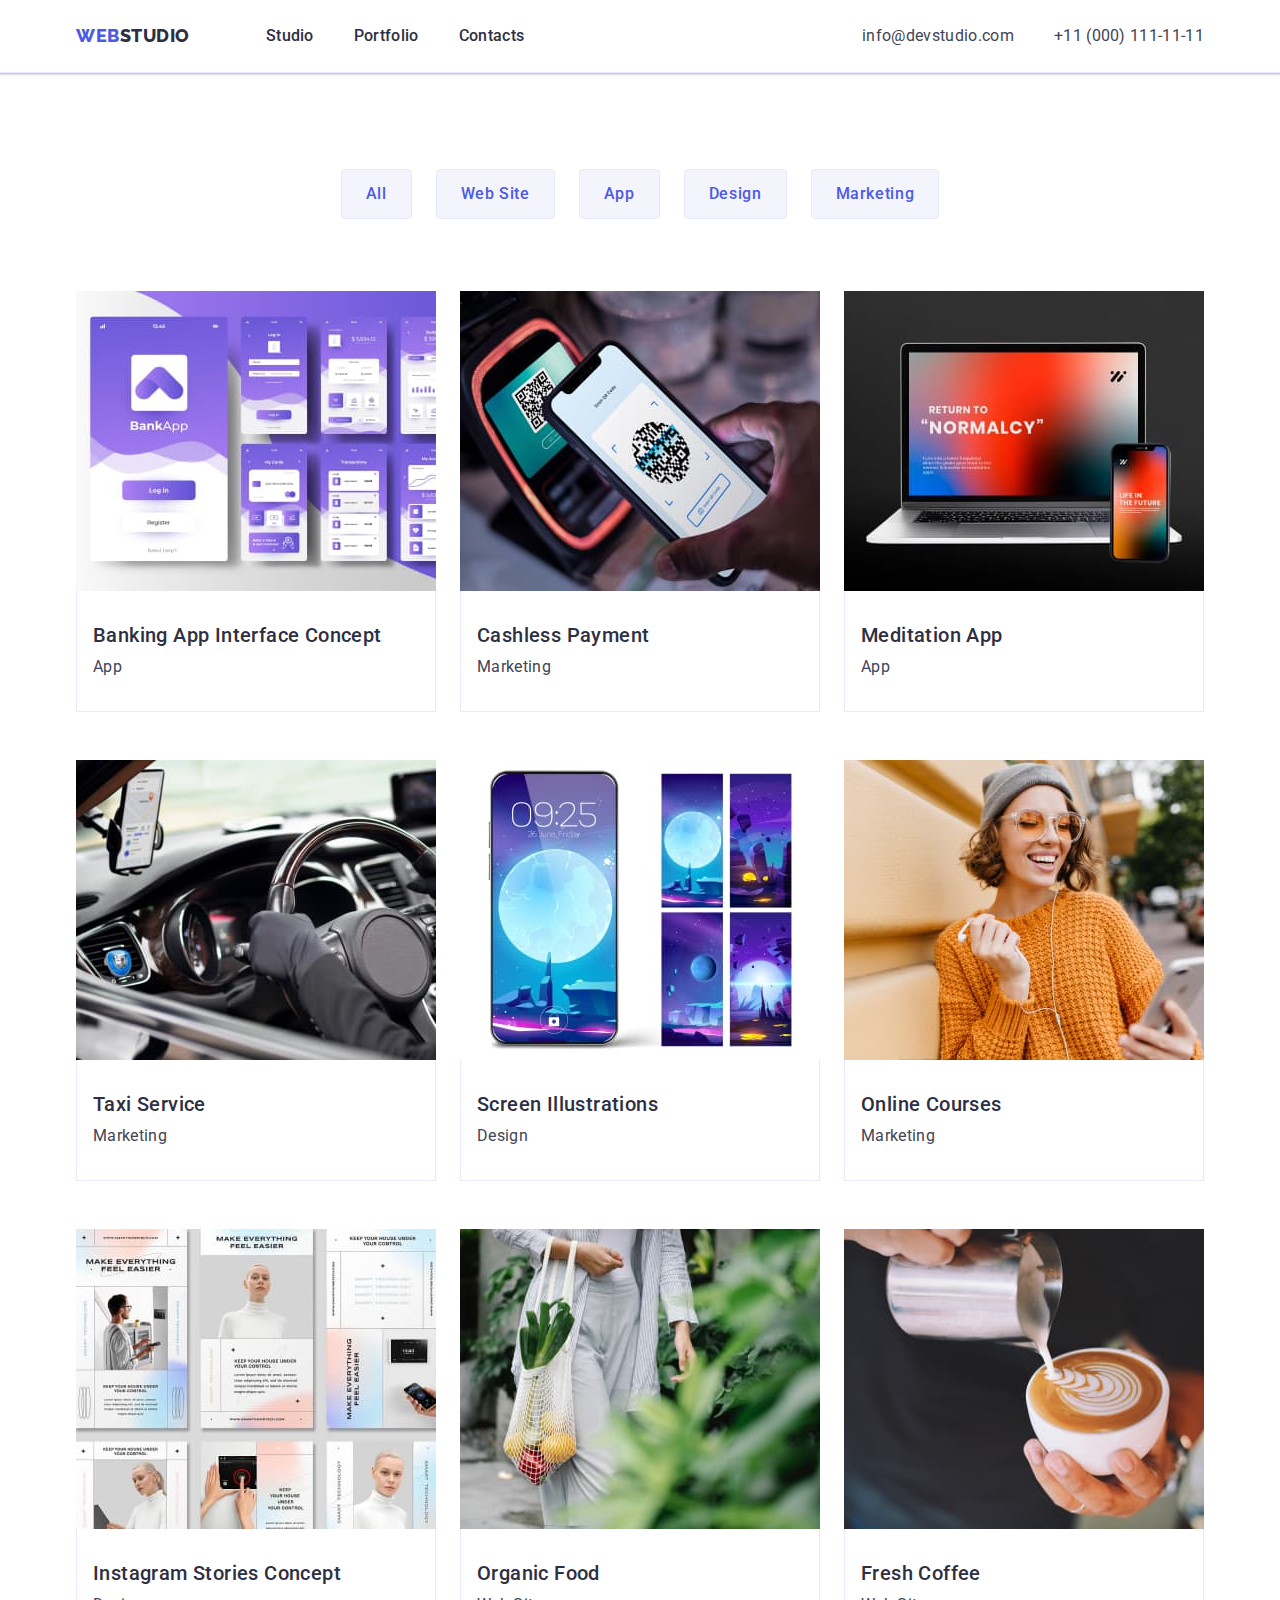
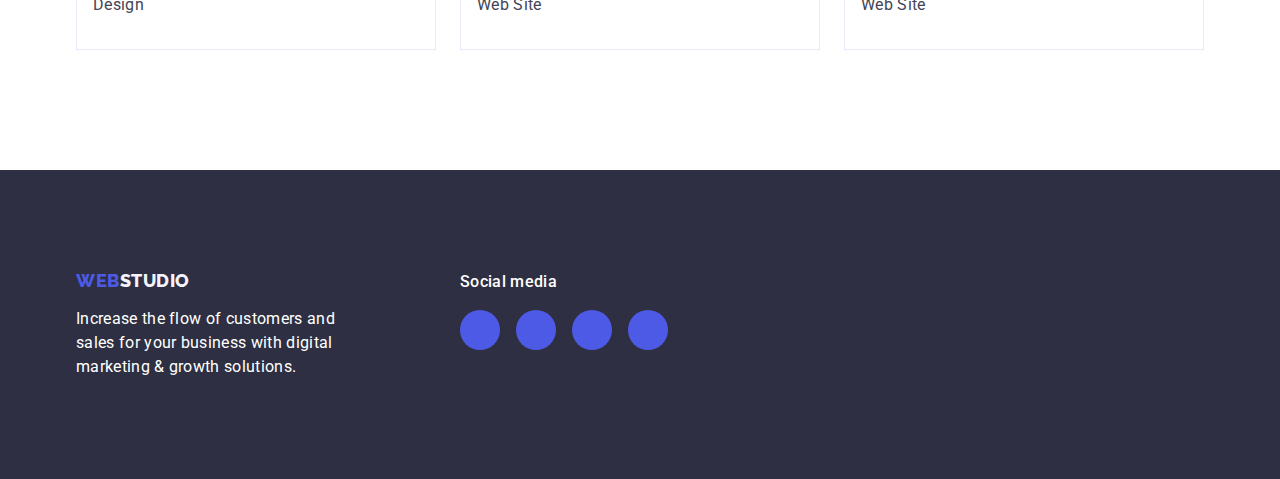
==== commit 97ac2cdb: "change" ====
--- a/portfolio.html
+++ b/portfolio.html
@@ -245,9 +245,7 @@
                   width="24"
                   height="24"
                 >
-                  <use
-                    href="./images/icons.svg/symbol-defs.svg#icon-instagram"
-                  ></use>
+                  <use href="./images/icons.svg#icon-instagram"></use>
                 </svg>
               </a>
             </li>
@@ -259,9 +257,7 @@
                   width="24"
                   height="24"
                 >
-                  <use
-                    href="./images/icons.svg/symbol-defs.svg#icon-twitter"
-                  ></use>
+                  <use href="./images/icons.svg#icon-twitter"></use>
                 </svg>
               </a>
             </li>
@@ -273,9 +269,7 @@
                   width="24"
                   height="24"
                 >
-                  <use
-                    href="./images/icons.svg/symbol-defs.svg#icon-facebook"
-                  ></use>
+                  <use href="./images/icons.svg#icon-facebook"></use>
                 </svg>
               </a>
             </li>
@@ -287,9 +281,7 @@
                   width="24"
                   height="24"
                 >
-                  <use
-                    href="./images/icons.svg/symbol-defs.svg#icon-linkedin"
-                  ></use>
+                  <use href="./images/icons.svg#icon-linkedin"></use>
                 </svg>
               </a>
             </li>
--- a/css/style.css
+++ b/css/style.css
@@ -181,6 +181,7 @@
   margin-left: auto;
   margin-right: auto;
   max-width: 1440px;
+  background-position: center;
   background-size: cover;
   background-repeat: no-repeat;
 }
@@ -342,6 +343,11 @@
   gap: 24px;
 }
 
+.customers-list-item {
+  height: 88px;
+  width: calc((100% - 120px) / 6);
+}
+
 .customers-list-link {
   display: flex;
   justify-content: center;
@@ -351,6 +357,7 @@
   padding: 16px 32px;
   border: 1px solid var(--link-customers);
   border-radius: 4px;
+  color: var(--link-customers);
 }
 
 .customers-list-logo {
@@ -358,16 +365,13 @@
 }
 .customers-list-link:hover,
 .customers-list-link:focus {
+  color: var(--btn-hover-color);
   border: 1px solid var(--btn-hover-color);
 }
 
 .customers-list-link:hover .customers-list-logo,
 .customers-list-link:focus .customers-list-logo {
   fill: var(--btn-hover-color);
-}
-.customers-list-item {
-  height: 88px;
-  flex-basis: calc((100% - 120px) / 6);
 }
 
 /* Footer */
